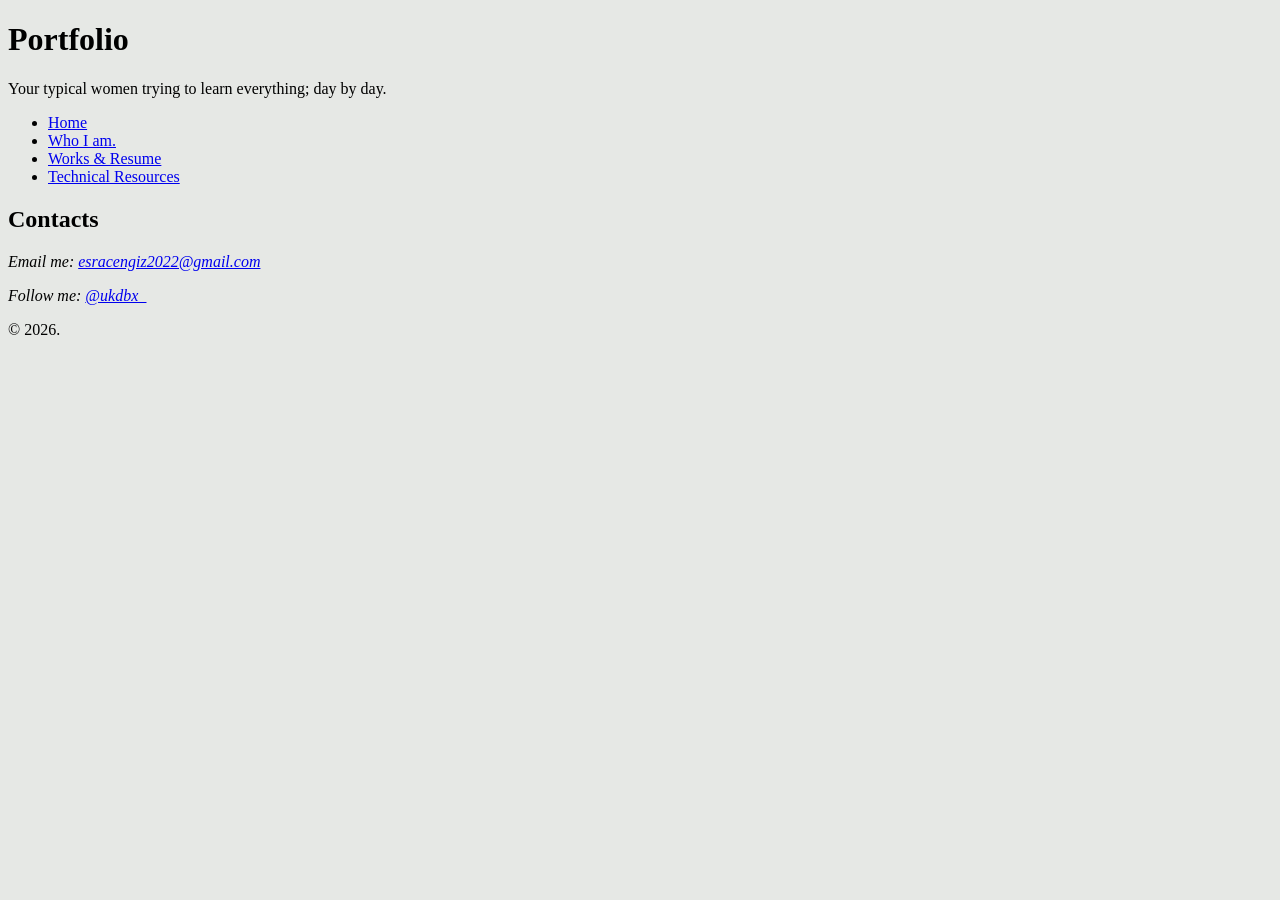
==== index.html @ 71fea5a5 "Updated index.html" ====
<!DOCTYPE html>
<html lang="en">
<head>
    <meta charset="UTF-8">
    <meta name="viewport" content="width=device-width, initial-scale=1.0">
    <link rel="stylesheet" href="style.css">
    <title>E.C_portfolio</title>
</head>
<body>
    <header>
        <h1>Portfolio</h1> 
        <p>Your typical women trying to learn everything; day by day.</p>
    </header>
    <nav>
        <ul>
            <li><a href="index.html">Home</a>
            <li><a href="about.html">Who I am.</a></li>
            <li><a href="works&resume.html">Works & Resume</a></li>
            <li><a href="resources.html">Technical Resources</a></li>
        </ul>
    </nav>
    <main>

    </main>
    <footer>
        <h2>Contacts</h2>
        <address>
            <p>Email me: <a href="mailto:esracengiz2022@gmail.com">esracengiz2022@gmail.com</a></p>
            <p>Follow me: <a href="https://www.instagram.com/ukdbx_/?hl=en" target="_blank" rel="noopener noreferrer">@ukdbx_</a></p>
        </address>
        <p>&copy; 2026. </p>
    </footer>
</body>
</html>
---- style.css ----
/* CSS by Esra Cengiz */
/* Color Pallete 
:root {
	--color-light-gray: #e6e8e5;
	--color-black: #111111;
	--color-dark-green: #0a3323;
	--color-moss-green: #839958;
	--color-beige: #f7f4d5;
	--color-rosy-brown: #d3968c;
	--color-midnight-green: #105666;
}
    */

    /* GLOBAL (base) MOBILE FIRST STYLES */
    body {
        background-color: #e6e8e5;
    }
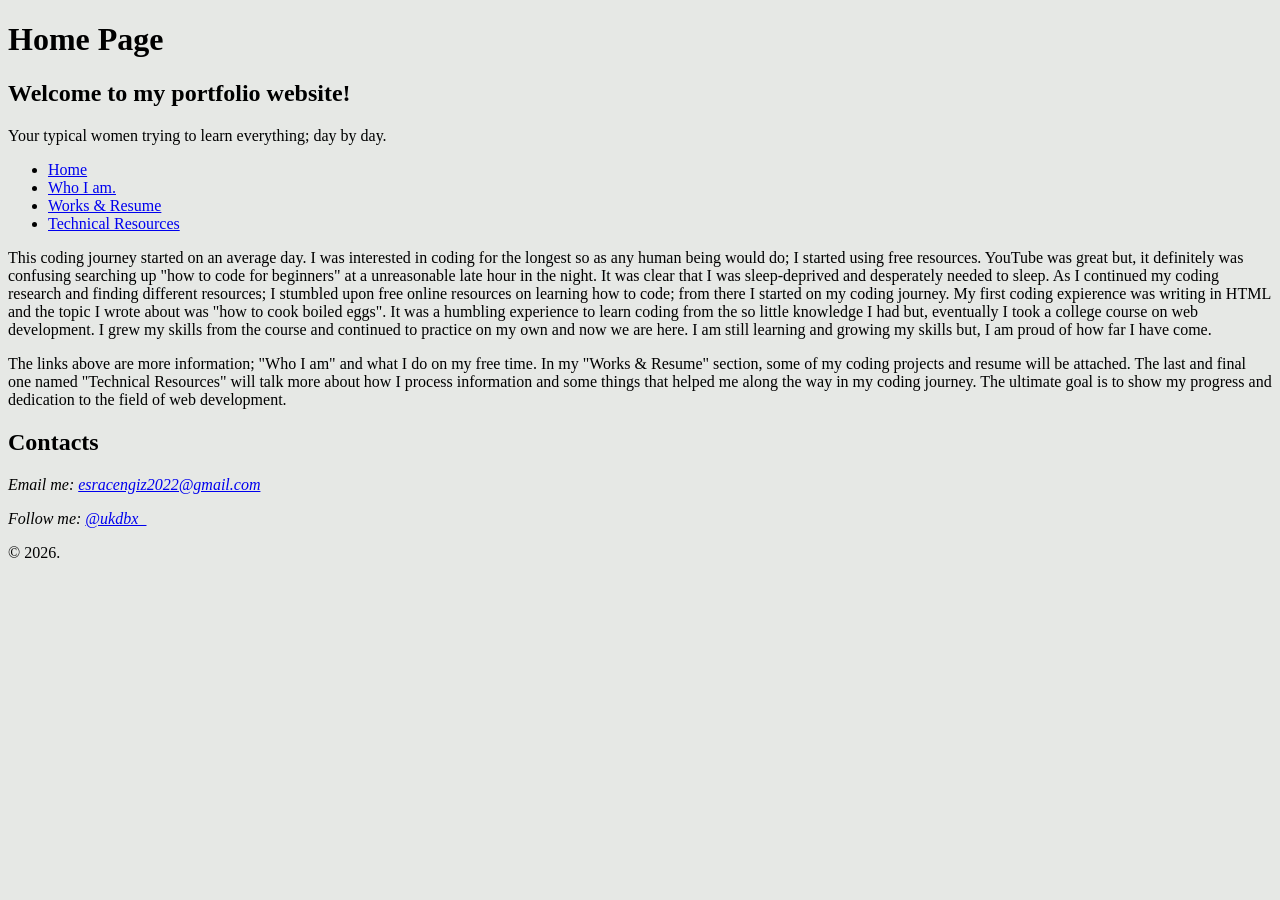
==== commit ecf4cd40: "added more information upon the files" ====
--- a/index.html
+++ b/index.html
@@ -8,7 +8,8 @@
 </head>
 <body>
     <header>
-        <h1>Portfolio</h1> 
+        <h1>Home Page</h1>
+        <h2>Welcome to my portfolio website!</h2>
         <p>Your typical women trying to learn everything; day by day.</p>
     </header>
     <nav>
@@ -20,7 +21,12 @@
         </ul>
     </nav>
     <main>
-
+        <section>
+<p>This coding journey started on an average day. I was interested in coding for the longest so as any human being would do; I started using free resources. YouTube was great but, it definitely was confusing searching up "how to code for beginners" at a unreasonable late hour in the night. It was clear that I was sleep-deprived and desperately needed to sleep. As I continued my coding research and finding different resources; I stumbled upon free online resources on learning how to code; from there I started on my coding journey. My first coding expierence was writing in HTML and the topic I wrote about was "how to cook boiled eggs". It was a humbling experience to learn coding from the so little knowledge I had but, eventually I took a college course on web development. I grew my skills from the course and continued to practice on my own and now we are here. I am still learning and growing my skills but, I am proud of how far I have come. </p>
+        </section>
+        <section> 
+<p>The links above are more information; "Who I am" and what I do on my free time. In my "Works & Resume" section, some of my coding projects and resume will be attached. The last and final one named "Technical Resources" will talk more about how I process information and some things that helped me along the way in my coding journey. The ultimate goal is to show my progress and dedication to the field of web development.</p>
+        </section>
     </main>
     <footer>
         <h2>Contacts</h2>
--- a/style.css
+++ b/style.css
@@ -14,4 +14,89 @@
     /* GLOBAL (base) MOBILE FIRST STYLES */
     body {
         background-color: #e6e8e5;
-    }+    }
+
+	.projects {
+		max-width: 1100px;
+		margin: 0 auto;
+		padding: 2rem 1.25rem;
+	}
+
+	.projects > h2 {
+		margin-bottom: 1.25rem;
+	}
+
+	.project--featured {
+		display: grid;
+		grid-template-columns: minmax(0, 1.1fr) minmax(0, 1fr);
+		overflow: hidden;
+		background-color: #fff;
+		border: 1px solid #c8ccc8;
+		border-radius: 8px;
+	}
+
+	.project__image {
+		display: block;
+		width: 100%;
+		height: 100%;
+		min-height: 300px;
+		object-fit: cover;
+	}
+
+	.project__content {
+		align-self: center;
+		padding: 2rem;
+	}
+
+	.project__label {
+		margin-top: 0;
+		color: #68401f;
+		font-size: 0.85rem;
+		font-weight: 700;
+		text-transform: uppercase;
+	}
+
+	.project__technologies {
+		display: flex;
+		flex-wrap: wrap;
+		gap: 0.5rem;
+		margin: 1.25rem 0;
+		padding: 0;
+		list-style: none;
+	}
+
+	.project__technologies li {
+		padding: 0.35rem 0.65rem;
+		background-color: #e6e8e5;
+		border-radius: 4px;
+		font-size: 0.9rem;
+	}
+
+	.project__link {
+		display: inline-block;
+		padding: 0.7rem 1rem;
+		background-color: #0a3323;
+		color: #fff;
+		text-decoration: none;
+		border-radius: 4px;
+	}
+
+	.project__link:hover,
+	.project__link:focus-visible {
+		background-color: #105666;
+	}
+
+	@media (max-width: 700px) {
+		.project--featured {
+			grid-template-columns: 1fr;
+		}
+
+		.project__image {
+			min-height: 220px;
+			max-height: 320px;
+		}
+
+		.project__content {
+			padding: 1.5rem;
+		}
+	}
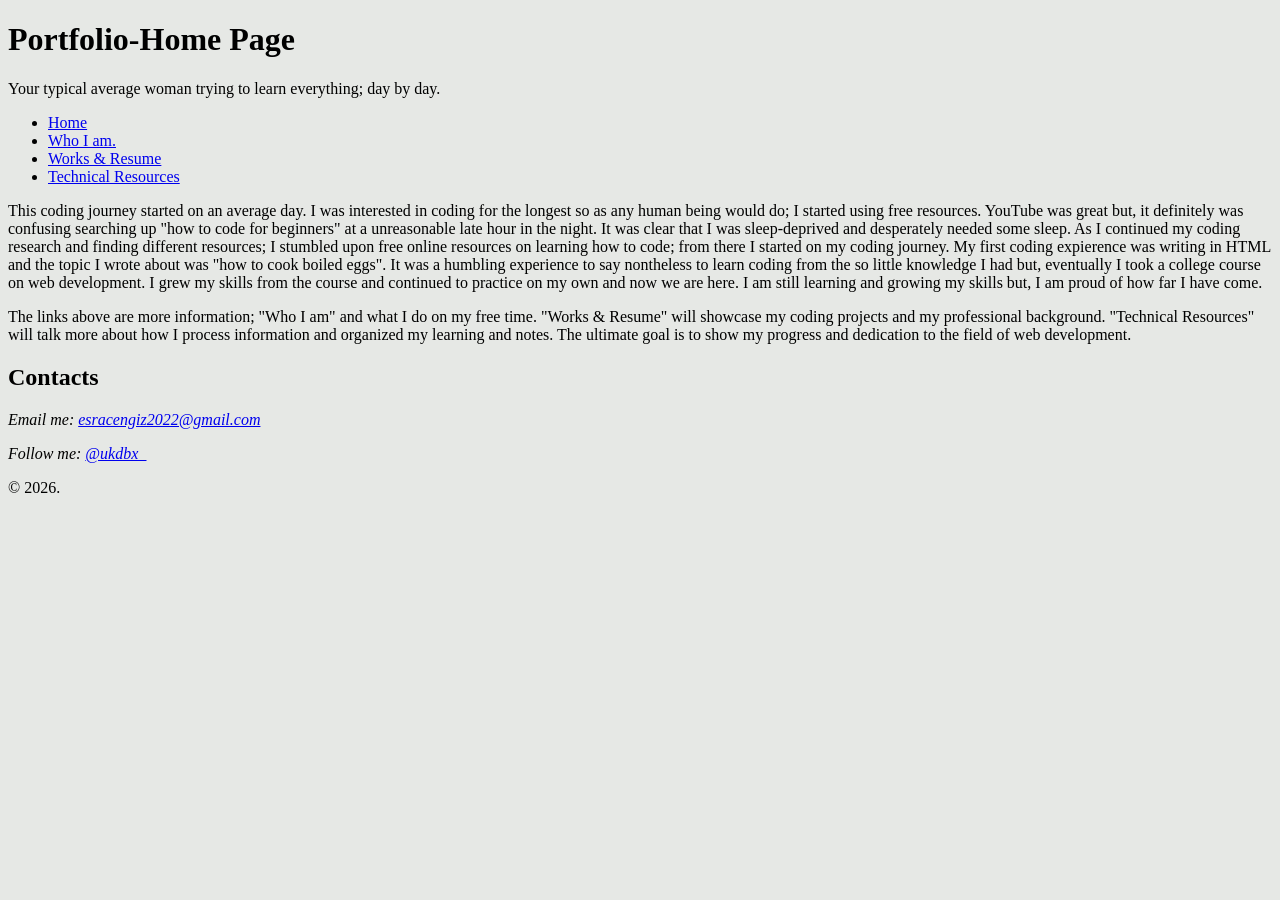
==== commit 6383d726: "edited edited the html files and started on the css. I also updated the README.md as well." ====
--- a/index.html
+++ b/index.html
@@ -4,13 +4,12 @@
     <meta charset="UTF-8">
     <meta name="viewport" content="width=device-width, initial-scale=1.0">
     <link rel="stylesheet" href="style.css">
-    <title>E.C_portfolio</title>
+    <title>E.C_Portfolio</title>
 </head>
 <body>
     <header>
-        <h1>Home Page</h1>
-        <h2>Welcome to my portfolio website!</h2>
-        <p>Your typical women trying to learn everything; day by day.</p>
+        <h1>Portfolio-Home Page</h1>
+        <p>Your typical average woman trying to learn everything; day by day.</p>
     </header>
     <nav>
         <ul>
@@ -22,10 +21,10 @@
     </nav>
     <main>
         <section>
-<p>This coding journey started on an average day. I was interested in coding for the longest so as any human being would do; I started using free resources. YouTube was great but, it definitely was confusing searching up "how to code for beginners" at a unreasonable late hour in the night. It was clear that I was sleep-deprived and desperately needed to sleep. As I continued my coding research and finding different resources; I stumbled upon free online resources on learning how to code; from there I started on my coding journey. My first coding expierence was writing in HTML and the topic I wrote about was "how to cook boiled eggs". It was a humbling experience to learn coding from the so little knowledge I had but, eventually I took a college course on web development. I grew my skills from the course and continued to practice on my own and now we are here. I am still learning and growing my skills but, I am proud of how far I have come. </p>
+<p>This coding journey started on an average day. I was interested in coding for the longest so as any human being would do; I started using free resources. YouTube was great but, it definitely was confusing searching up "how to code for beginners" at a unreasonable late hour in the night. It was clear that I was sleep-deprived and desperately needed some sleep. As I continued my coding research and finding different resources; I stumbled upon free online resources on learning how to code; from there I started on my coding journey. My first coding expierence was writing in HTML and the topic I wrote about was "how to cook boiled eggs". It was a humbling experience to say nontheless to learn coding from the so little knowledge I had but, eventually I took a college course on web development. I grew my skills from the course and continued to practice on my own and now we are here. I am still learning and growing my skills but, I am proud of how far I have come. </p>
         </section>
         <section> 
-<p>The links above are more information; "Who I am" and what I do on my free time. In my "Works & Resume" section, some of my coding projects and resume will be attached. The last and final one named "Technical Resources" will talk more about how I process information and some things that helped me along the way in my coding journey. The ultimate goal is to show my progress and dedication to the field of web development.</p>
+<p>The links above are more information; "Who I am" and what I do on my free time. "Works & Resume" will showcase my coding projects and my professional background. "Technical Resources" will talk more about how I process information and organized my learning and notes. The ultimate goal is to show my progress and dedication to the field of web development.</p>
         </section>
     </main>
     <footer>
--- a/style.css
+++ b/style.css
@@ -30,9 +30,14 @@
 		display: grid;
 		grid-template-columns: minmax(0, 1.1fr) minmax(0, 1fr);
 		overflow: hidden;
-		background-color: #fff;
+		background-color: #d3968c;
 		border: 1px solid #c8ccc8;
 		border-radius: 8px;
+		margin-bottom: 2rem;
+	}
+
+	.project--secondary {
+		margin-top: 1rem;
 	}
 
 	.project__image {
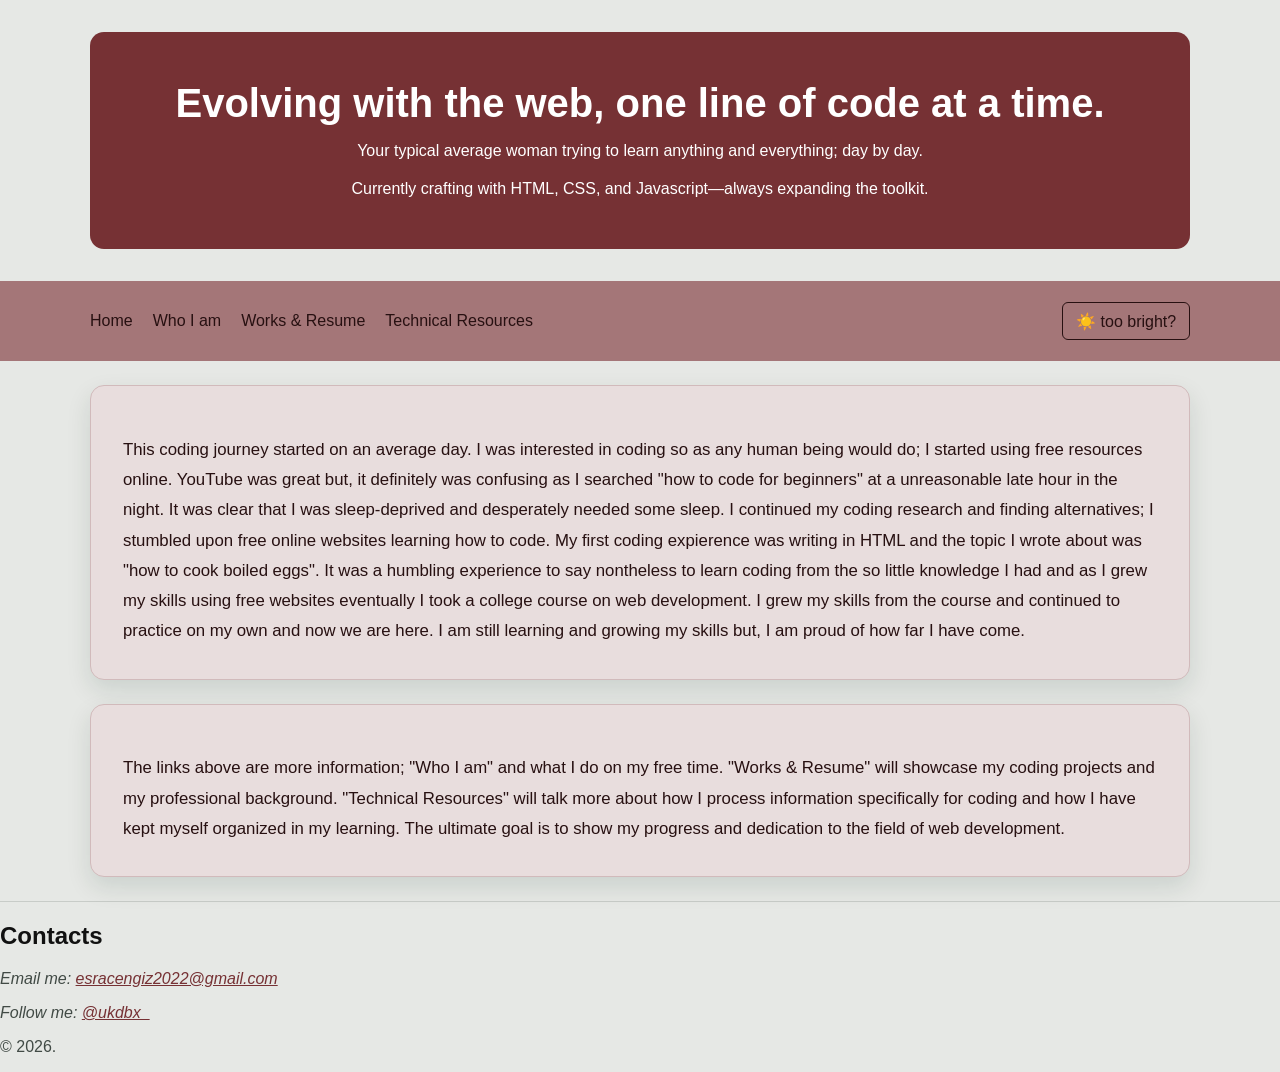
==== commit b4e07a8b: "update css and html made huge improvements mainly on the css section of this project. fix certain gr" ====
--- a/index.html
+++ b/index.html
@@ -4,27 +4,30 @@
     <meta charset="UTF-8">
     <meta name="viewport" content="width=device-width, initial-scale=1.0">
     <link rel="stylesheet" href="style.css">
+    <script src="theme.js" defer></script>
     <title>E.C_Portfolio</title>
 </head>
 <body>
     <header>
-        <h1>Portfolio-Home Page</h1>
-        <p>Your typical average woman trying to learn everything; day by day.</p>
+        <h1>Evolving with the web, one line of code at a time.</h1>
+        <p>Your typical average woman trying to learn anything and everything; day by day.</p>
+        <p>Currently crafting with HTML, CSS, and Javascript—always expanding the toolkit.</p>
     </header>
     <nav>
         <ul>
-            <li><a href="index.html">Home</a>
-            <li><a href="about.html">Who I am.</a></li>
+            <li><a href="index.html">Home</a></li>
+            <li><a href="about.html">Who I am</a></li>
             <li><a href="works&resume.html">Works & Resume</a></li>
             <li><a href="resources.html">Technical Resources</a></li>
+            <li><button class="theme-toggle" type="button" data-theme-toggle aria-pressed="false">Too Light?</button></li>
         </ul>
     </nav>
-    <main>
+    <main class="content-page">
         <section>
-<p>This coding journey started on an average day. I was interested in coding for the longest so as any human being would do; I started using free resources. YouTube was great but, it definitely was confusing searching up "how to code for beginners" at a unreasonable late hour in the night. It was clear that I was sleep-deprived and desperately needed some sleep. As I continued my coding research and finding different resources; I stumbled upon free online resources on learning how to code; from there I started on my coding journey. My first coding expierence was writing in HTML and the topic I wrote about was "how to cook boiled eggs". It was a humbling experience to say nontheless to learn coding from the so little knowledge I had but, eventually I took a college course on web development. I grew my skills from the course and continued to practice on my own and now we are here. I am still learning and growing my skills but, I am proud of how far I have come. </p>
+<p>This coding journey started on an average day. I was interested in coding so as any human being would do; I started using free resources online. YouTube was great but, it definitely was confusing as I searched "how to code for beginners" at a unreasonable late hour in the night. It was clear that I was sleep-deprived and desperately needed some sleep. I continued my coding research and finding alternatives; I stumbled upon free online websites learning how to code. My first coding expierence was writing in HTML and the topic I wrote about was "how to cook boiled eggs". It was a humbling experience to say nontheless to learn coding from the so little knowledge I had and as I grew my skills using free websites eventually I took a college course on web development. I grew my skills from the course and continued to practice on my own and now we are here. I am still learning and growing my skills but, I am proud of how far I have come. </p>
         </section>
         <section> 
-<p>The links above are more information; "Who I am" and what I do on my free time. "Works & Resume" will showcase my coding projects and my professional background. "Technical Resources" will talk more about how I process information and organized my learning and notes. The ultimate goal is to show my progress and dedication to the field of web development.</p>
+<p>The links above are more information; "Who I am" and what I do on my free time. "Works & Resume" will showcase my coding projects and my professional background. "Technical Resources" will talk more about how I process information specifically for coding and how I have kept myself organized in my learning. The ultimate goal is to show my progress and dedication to the field of web development.</p>
         </section>
     </main>
     <footer>
--- a/style.css
+++ b/style.css
@@ -1,57 +1,342 @@
 /* CSS by Esra Cengiz */
 /* Color Pallete 
 :root {
-	--color-light-gray: #e6e8e5;
-	--color-black: #111111;
-	--color-dark-green: #0a3323;
-	--color-moss-green: #839958;
-	--color-beige: #f7f4d5;
-	--color-rosy-brown: #d3968c;
-	--color-midnight-green: #105666;
+--color-light-gray: #e6e8e5;
+--color-black: #111111;
+--color-beige: #f7f4d5;
+--color-tint-1: #8D5356;
+--color-tint-2: #A47678;
+--color-tint-3: #BB989A;
+--color-tint-4: #D1BABB;
+--color-tint-5: #E8DDDD;
+--color-base: #763134;
+--color-shade-1: #62292B;
+--color-shade-2: #4F2123;
+--color-shade-3: #3B191A;
+--color-shade-4: #271011;
+--color-shade-5: #140809;
+}
+	
 }
     */
 
+    :root {
+        color-scheme: light;
+        --page-bg: #e6e8e5;
+        --text: #111111;
+        --muted-text: #414a45;
+        --link: #763134;
+        --nav-bg: #A47678;
+        --nav-text: #271011;
+        --border: #c8ccc8;
+        --chip-bg: #f7f4d5;
+        --surface: #E8DDDD;
+        --bubble-border: #D1BABB;
+        --project-bubble: linear-gradient(135deg, #E8DDDD 0%, #D1BABB 100%);
+        --resume-bubble: linear-gradient(135deg, #E8DDDD 0%, #D1BABB 100%);
+        --bubble-text: #271011;
+        --bubble-link: #4F2123;
+        --chip-bg: #D1BABB;
+        --chip-color: #271011;
+        --stat-bg: #BB989A;
+        --stat-border: #A47678;
+        --shadow: rgba(10, 51, 35, 0.12);
+    }
+
+    :root[data-theme="dark"] {
+        color-scheme: dark;
+        --page-bg: #171b19;
+        --text: #edf1ee;
+        --muted-text: #c3cdc6;
+        --link: #a9dce8;
+        --nav-bg: #140809;
+        --nav-text: #E8DDDD;
+        --border: #3b4941;
+        --chip-bg: #D1BABB;
+        --surface: #E8DDDD;
+        --bubble-border: #A47678;
+        --project-bubble: linear-gradient(135deg, #E8DDDD 0%, #D1BABB 100%);
+        --resume-bubble: linear-gradient(135deg, #E8DDDD 0%, #D1BABB 100%);
+        --bubble-text: #271011;
+        --bubble-link: #4F2123;
+        --chip-color: #271011;
+        --stat-bg: #BB989A;
+        --stat-border: #A47678;
+        --shadow: rgba(0, 0, 0, 0.3);
+    }
+
+    @media (prefers-color-scheme: dark) {
+        :root:not([data-theme]) {
+            color-scheme: dark;
+            --page-bg: #171b19;
+            --text: #edf1ee;
+            --muted-text: #c3cdc6;
+            --link: #a9dce8;
+            --nav-bg: #140809;
+            --nav-text: #E8DDDD;
+            --border: #3b4941;
+            --chip-bg: #D1BABB;
+            --surface: #E8DDDD;
+            --bubble-border: #A47678;
+            --project-bubble: linear-gradient(135deg, #E8DDDD 0%, #D1BABB 100%);
+            --resume-bubble: linear-gradient(135deg, #E8DDDD 0%, #D1BABB 100%);
+            --bubble-text: #271011;
+            --bubble-link: #4F2123;
+            --chip-color: #271011;
+            --stat-bg: #BB989A;
+            --stat-border: #A47678;
+            --shadow: rgba(0, 0, 0, 0.3);
+        }
+    }
+
     /* GLOBAL (base) MOBILE FIRST STYLES */
     body {
-        background-color: #e6e8e5;
-    }
-
-	.projects {
+        margin: 0;
+        background-color: var(--page-bg);
+        color: var(--text);
+        font-family: gilroy, "Gill Sans", "Gill Sans MT", Calibri, sans-serif;
+        transition: background-color 0.2s ease, color 0.2s ease;
+    }
+
+    a {
+        color: var(--link);
+    }
+
+    body > header {
+        box-sizing: border-box;
+        width: calc(100% - 2rem);
+        max-width: 1100px;
+        margin: clamp(1rem, 3vw, 2rem) auto;
+        padding: clamp(1.5rem, 4vw, 3rem) 1.25rem;
+        background-color: #763134;
+        border-radius: 14px;
+        color: #fff;
+        text-align: center;
+    }
+
+    body > header h1 {
+        margin: 0;
+        font-size: clamp(1.8rem, 4vw, 2.5rem);
+        line-height: 1.15;
+    }
+
+    body > header p {
+        max-width: 48rem;
+        margin: 0.75rem auto 0;
+        line-height: 1.6;
+    }
+
+    nav {
+        background-color: var(--nav-bg);
+        color: var(--nav-text);
+        transition: background-color 0.2s ease, color 0.2s ease;
+    }
+
+    nav ul {
+        display: flex;
+        flex-wrap: nowrap;
+        align-items: center;
+        gap: 0.5rem 1.25rem;
+        max-width: 1100px;
+        margin: 0 auto;
+        padding: 0.75rem 1.25rem;
+        list-style: none;
+    }
+
+    nav a {
+        color: var(--nav-text);
+        text-decoration: none;
+    }
+
+    nav a:hover,
+    nav a:focus-visible {
+        text-decoration: underline;
+        text-underline-offset: 0.2em;
+    }
+
+    .theme-toggle {
+        padding: 0.55rem 0.8rem;
+        border: 1px solid var(--nav-text);
+        border-radius: 6px;
+        background: transparent;
+        color: var(--nav-text);
+        font: inherit;
+        cursor: pointer;
+    }
+
+    .theme-toggle:hover {
+        background: rgba(255, 255, 255, 0.12);
+    }
+
+    .theme-toggle:focus-visible,
+    a:focus-visible {
+        outline: 3px solid #d3968c;
+        outline-offset: 3px;
+    }
+
+    footer {
+        border-top: 1px solid var(--border);
+        color: var(--muted-text);
+    }
+
+    footer h2,
+    footer h3 {
+        color: var(--text);
+    }
+
+	.about-page {
 		max-width: 1100px;
 		margin: 0 auto;
 		padding: 2rem 1.25rem;
 	}
 
-	.projects > h2 {
-		margin-bottom: 1.25rem;
-	}
-
-	.project--featured {
+	.about-layout {
+		display: grid;
+		grid-template-columns: minmax(260px, 420px) minmax(0, 1fr);
+		gap: 2rem;
+		align-items: center;
+	}
+
+	.about-photo {
+		margin: 0;
+	}
+
+	.about-photo img {
+		display: block;
+		background-color:#839958;
+		width: 100%;
+		height: auto;
+		border-radius: 18px;
+		box-shadow: 0 12px 24px rgba(10, 51, 35, 0.12);
+	}
+
+	.about-copy {
+		display: flex;
+		flex-direction: column;
+		gap: 1.5rem;
+	}
+
+	.about-copy p {
+		margin: 0;
+		line-height: 1.8;
+		font-size: 1.05rem;
+		color: var(--text);
+	}
+
+	.resume,
+	.projects {
+			max-width: 1100px;
+			margin: 0 auto;
+			padding: 2rem 1.25rem;
+		}
+
+		.resume {
+			padding-top: 1.5rem;
+		}
+
+		.resume-card {
+			display: grid;
+			grid-template-columns: minmax(0, 1.5fr) minmax(0, 0.8fr);
+			overflow: hidden;
+			background: var(--resume-bubble);
+			border: 1px solid var(--bubble-border);
+			border-radius: 16px;
+			box-shadow: 0 14px 28px var(--shadow);
+		}
+
+		.resume__content {
+			padding: 2rem;
+			color: var(--bubble-text);
+		}
+
+		.resume__content h3 {
+			margin-top: 0.2rem;
+			margin-bottom: 0.75rem;
+			font-size: clamp(1.5rem, 2vw, 2rem);
+			color: #3B191A;
+		}
+
+		.resume__content p {
+			margin: 0;
+			line-height: 1.7;
+			color: var(--bubble-text);
+		}
+
+		.resume__aside {
+			display: flex;
+			flex-direction: column;
+			justify-content: center;
+			gap: 1rem;
+			padding: 2rem;
+			background: rgba(164, 118, 120, 0.28);
+			border-left: 1px solid var(--stat-border);
+		}
+
+		.resume__stat {
+			display: flex;
+			flex-direction: column;
+			gap: 0.35rem;
+			padding: 1rem 1.1rem;
+			background: var(--stat-bg);
+			border-radius: 12px;
+			border: 1px solid var(--stat-border);
+		}
+
+		.resume__stat-number {
+			font-size: 2rem;
+			font-weight: 700;
+			color: #3B191A;
+		}
+
+		.resume__stat-label {
+			color: #271011;
+			font-size: 0.9rem;
+		}
+
+		.projects > h2 {
+			margin-bottom: 1.25rem;
+		}
+
+		.project--featured {
 		display: grid;
 		grid-template-columns: minmax(0, 1.1fr) minmax(0, 1fr);
 		overflow: hidden;
-		background-color: #d3968c;
-		border: 1px solid #c8ccc8;
-		border-radius: 8px;
+				background: var(--project-bubble);
+		color: #111111;
+		border: 1px solid var(--bubble-border);
+				border-radius: 14px;
 		margin-bottom: 2rem;
-	}
-
-	.project--secondary {
-		margin-top: 1rem;
-	}
-
-	.project__image {
-		display: block;
-		width: 100%;
-		height: 100%;
-		min-height: 300px;
-		object-fit: cover;
-	}
-
-	.project__content {
-		align-self: center;
-		padding: 2rem;
-	}
+				box-shadow: 0 10px 20px rgba(15, 31, 27, 0.06);
+				transition: transform 0.2s ease, box-shadow 0.2s ease;
+			}
+
+			.project--featured:hover {
+				transform: translateY(-2px);
+				box-shadow: 0 14px 28px rgba(15, 31, 27, 0.1);
+			}
+
+			.project--secondary {
+				margin-top: 1rem;
+			}
+
+			.project__image {
+				display: block;
+				width: 100%;
+				height: 100%;
+				min-height: 300px;
+				object-fit: cover;
+				transition: transform 0.3s ease, filter 0.3s ease;
+			}
+
+			.project--featured:hover .project__image {
+				transform: scale(1.02);
+				filter: saturate(1.05);
+			}
+
+			.project__content {
+				align-self: center;
+				padding: 2rem;
+			}
 
 	.project__label {
 		margin-top: 0;
@@ -72,7 +357,8 @@
 
 	.project__technologies li {
 		padding: 0.35rem 0.65rem;
-		background-color: #e6e8e5;
+		background-color: var(--chip-bg);
+		color: var(--chip-color);
 		border-radius: 4px;
 		font-size: 0.9rem;
 	}
@@ -80,20 +366,29 @@
 	.project__link {
 		display: inline-block;
 		padding: 0.7rem 1rem;
-		background-color: #0a3323;
+		background-color: #763134;
 		color: #fff;
 		text-decoration: none;
-		border-radius: 4px;
-	}
-
-	.project__link:hover,
-	.project__link:focus-visible {
-		background-color: #105666;
-	}
+			border-radius: 8px;
+			transition: background-color 0.2s ease, transform 0.2s ease;
+		}
+
+		.project__link:hover,
+		.project__link:focus-visible {
+			background-color: #62292B;
+			transform: translateY(-1px);
+		}
 
 	@media (max-width: 700px) {
+		.about-layout,
+		.resume-card,
 		.project--featured {
 			grid-template-columns: 1fr;
+		}
+
+		.resume__aside {
+			border-left: none;
+			border-top: 1px solid rgba(255, 255, 255, 0.15);
 		}
 
 		.project__image {
@@ -104,4 +399,193 @@
 		.project__content {
 			padding: 1.5rem;
 		}
+	}
+
+	@media (prefers-reduced-motion: reduce) {
+		body,
+		.project--featured,
+		.project__image,
+		.project__link {
+			transition: none;
+		}
+
+		.project--featured:hover,
+		.project--featured:hover .project__image,
+		.project__link:hover {
+			transform: none;
+		}
+	}
+
+	/* Works & Resume page layout */
+	main {
+		display: grid;
+		grid-template-columns: minmax(1rem, 1fr) minmax(0, 1100px) minmax(1rem, 1fr);
+		align-items: start;
+	}
+
+	main > section,
+	main > header {
+		grid-column: 2;
+		width: 100%;
+		box-sizing: border-box;
+	}
+
+	main.content-page {
+		margin-top: 1.5rem;
+	}
+
+	.about-page {
+		max-width: none;
+		width: 100%;
+		margin: 0;
+		padding: 2rem 0;
+	}
+
+	.content-page > header,
+	.content-page > section {
+		margin-bottom: 1.5rem;
+		padding: clamp(1.25rem, 3vw, 2rem);
+		background: var(--surface);
+		border: 1px solid var(--bubble-border);
+		border-radius: 14px;
+		box-shadow: 0 10px 24px var(--shadow);
+		color: var(--bubble-text);
+	}
+
+	.content-page > header h1,
+	.content-page > section h2 {
+		margin-top: 0;
+	}
+
+	.content-page > header h1 {
+		font-size: clamp(1.5rem, 3vw, 2rem);
+		line-height: 1.2;
+	}
+
+	.content-page > header p,
+	.content-page > section p {
+		margin-bottom: 0;
+		font-size: 1.05rem;
+		line-height: 1.8;
+		color: var(--bubble-text);
+	}
+
+	.content-page a,
+	.content-page summary {
+		color: var(--bubble-link);
+	}
+
+	.content-page details {
+		padding: 1rem 0;
+		border-top: 1px solid var(--border);
+	}
+
+	.content-page details:first-of-type {
+		border-top: 0;
+	}
+
+	.content-page summary {
+		color: var(--bubble-link);
+		font-weight: 700;
+		line-height: 1.5;
+		cursor: pointer;
+	}
+
+	.content-page details p {
+		margin-top: 0.75rem;
+	}
+
+	.content-page pre {
+		overflow-x: auto;
+		padding: 1rem;
+		background: var(--surface);
+		border: 1px solid var(--bubble-border);
+		border-radius: 8px;
+		color: var(--bubble-text);
+	}
+
+	.work-page {
+		display: grid;
+		grid-template-columns: minmax(1rem, 1fr) minmax(0, 1100px) minmax(1rem, 1fr);
+		align-items: start;
+	}
+
+	.work-page > section {
+		grid-column: 2;
+		width: 100%;
+		box-sizing: border-box;
+	}
+
+	.work-page .resume,
+	.work-page .projects {
+		max-width: none;
+		margin: 0;
+		padding: clamp(1.5rem, 4vw, 2.5rem) 0;
+	}
+
+	.work-page h2 {
+		margin-top: 0;
+		font-size: clamp(1.6rem, 3vw, 2rem);
+		line-height: 1.2;
+		letter-spacing: -0.02em;
+	}
+
+	.work-page h3 {
+		line-height: 1.25;
+	}
+
+	.work-page p {
+		line-height: 1.7;
+	}
+
+	nav ul {
+		min-height: 3.5rem;
+	}
+
+	nav li:last-child {
+		margin-left: auto;
+	}
+
+	@media (max-width: 800px) {
+		nav ul {
+			flex-direction: column;
+			align-items: center;
+			gap: 0.75rem;
+		}
+
+		nav li:last-child {
+			margin-left: 0;
+		}
+	}
+
+	@media (max-width: 700px) {
+		main,
+		.work-page {
+			grid-template-columns: 1rem minmax(0, 1fr) 1rem;
+		}
+
+		.about-page {
+			padding: 1.5rem 0;
+		}
+
+		.content-page > header,
+		.content-page > section {
+			margin-bottom: 1rem;
+		}
+
+		.work-page .resume,
+		.work-page .projects {
+			padding: 1.5rem 0;
+		}
+
+		.work-page .resume-card,
+		.work-page .project--featured {
+			grid-template-columns: minmax(0, 1fr);
+		}
+
+		.work-page .resume__content,
+		.work-page .resume__aside,
+		.work-page .project__content {
+			padding: 1.5rem;
+		}
 	}
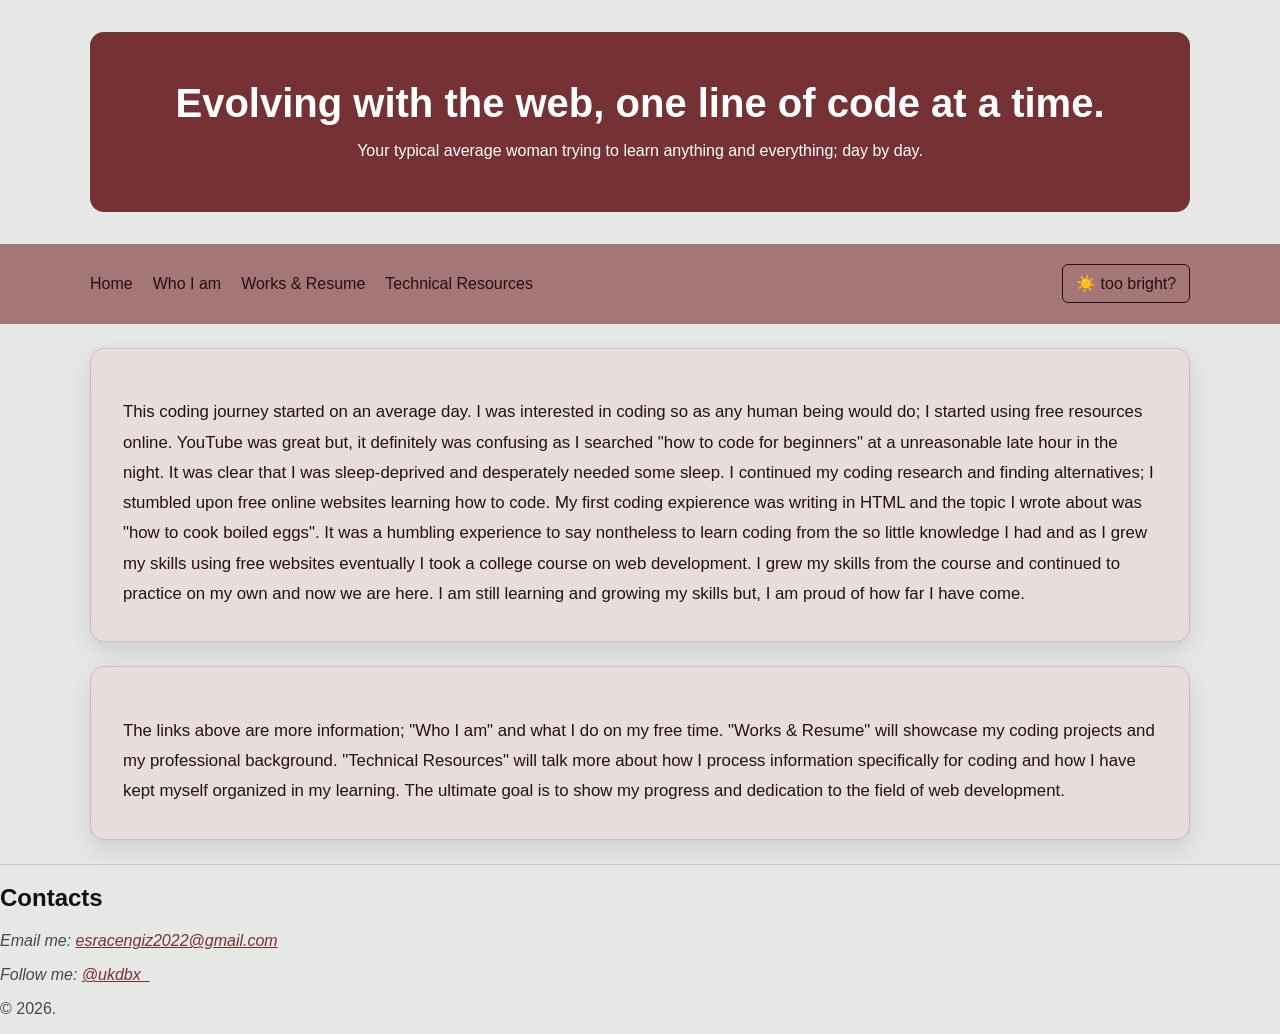
==== commit bac33d94: "edited the html files" ====
--- a/index.html
+++ b/index.html
@@ -11,7 +11,6 @@
     <header>
         <h1>Evolving with the web, one line of code at a time.</h1>
         <p>Your typical average woman trying to learn anything and everything; day by day.</p>
-        <p>Currently crafting with HTML, CSS, and Javascript—always expanding the toolkit.</p>
     </header>
     <nav>
         <ul>
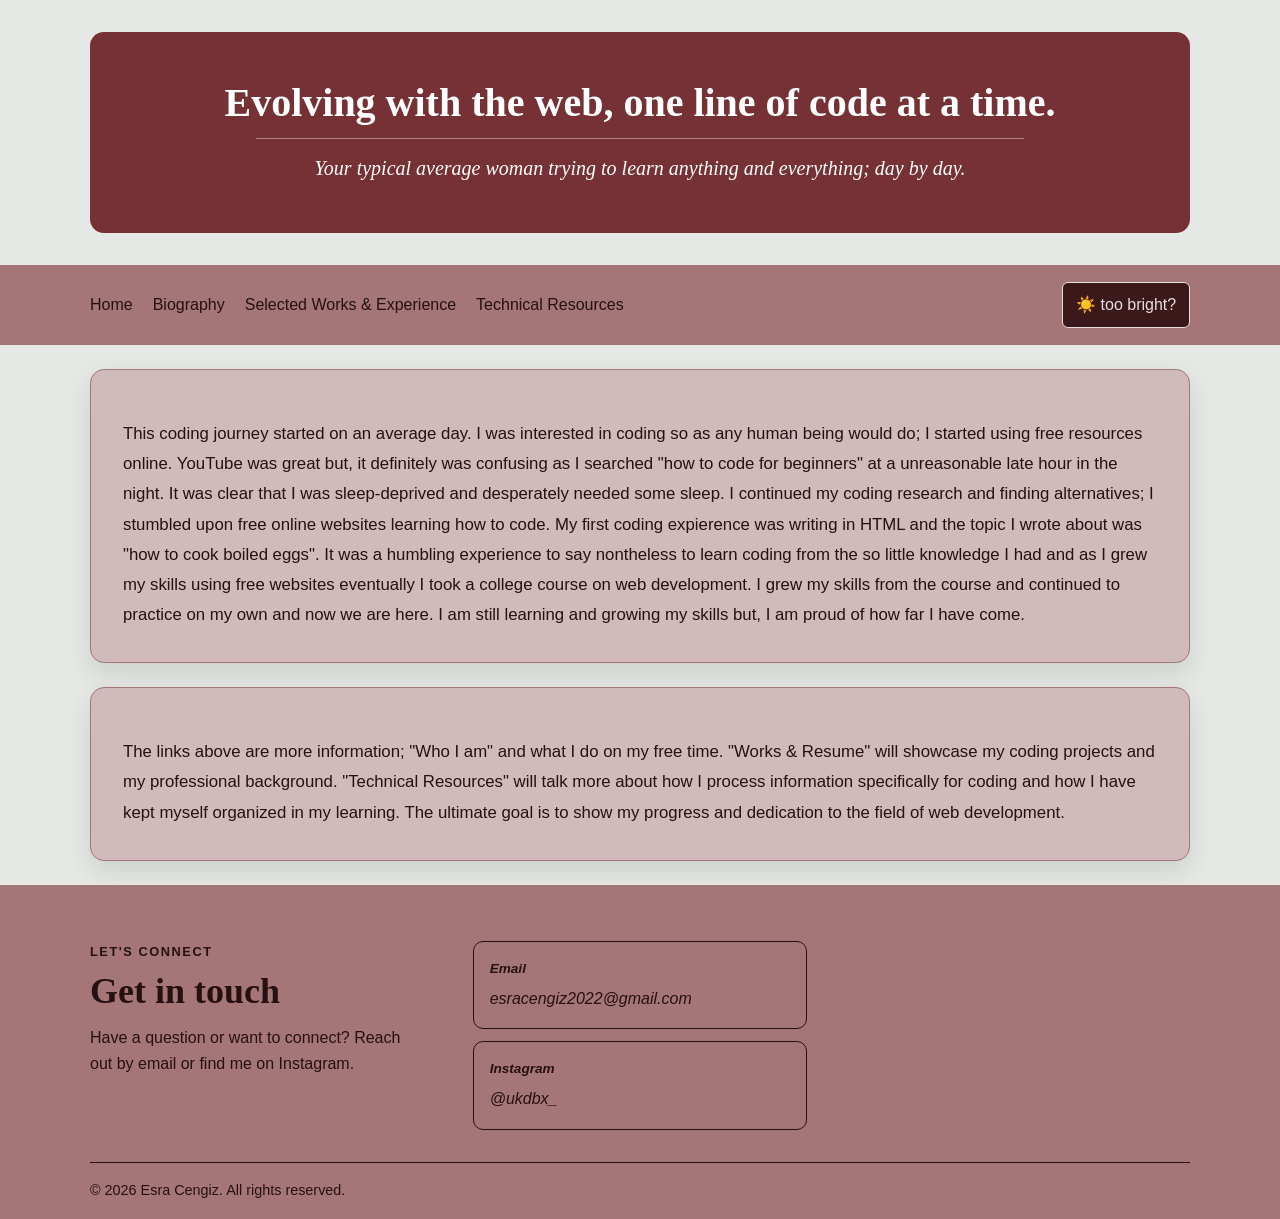
==== commit 324f1059: "update made major changed to overall layout with css, made minor adjustments with wording in html, a" ====
--- a/index.html
+++ b/index.html
@@ -15,8 +15,8 @@
     <nav>
         <ul>
             <li><a href="index.html">Home</a></li>
-            <li><a href="about.html">Who I am</a></li>
-            <li><a href="works&resume.html">Works & Resume</a></li>
+            <li><a href="about.html">Biography</a></li>
+            <li><a href="works&resume.html">Selected Works & Experience</a></li>
             <li><a href="resources.html">Technical Resources</a></li>
             <li><button class="theme-toggle" type="button" data-theme-toggle aria-pressed="false">Too Light?</button></li>
         </ul>
@@ -29,13 +29,25 @@
 <p>The links above are more information; "Who I am" and what I do on my free time. "Works & Resume" will showcase my coding projects and my professional background. "Technical Resources" will talk more about how I process information specifically for coding and how I have kept myself organized in my learning. The ultimate goal is to show my progress and dedication to the field of web development.</p>
         </section>
     </main>
-    <footer>
-        <h2>Contacts</h2>
-        <address>
-            <p>Email me: <a href="mailto:esracengiz2022@gmail.com">esracengiz2022@gmail.com</a></p>
-            <p>Follow me: <a href="https://www.instagram.com/ukdbx_/?hl=en" target="_blank" rel="noopener noreferrer">@ukdbx_</a></p>
-        </address>
-        <p>&copy; 2026. </p>
+    <footer class="site-footer" aria-labelledby="contact-heading">
+        <div class="footer-inner">
+            <div class="footer-intro">
+                <p class="footer-eyebrow">LET'S CONNECT</p>
+                <h2 id="contact-heading">Get in touch</h2>
+                <p>Have a question or want to connect? Reach out by email or find me on Instagram.</p>
+            </div>
+            <address class="footer-contacts">
+                <a class="footer-contact" href="mailto:esracengiz2022@gmail.com">
+                    <span class="footer-contact-label">Email</span>
+                    <span class="footer-contact-value">esracengiz2022@gmail.com</span>
+                </a>
+                <a class="footer-contact" href="https://www.instagram.com/ukdbx_/?hl=en" target="_blank" rel="noopener noreferrer">
+                    <span class="footer-contact-label">Instagram</span>
+                    <span class="footer-contact-value">@ukdbx_</span>
+                </a>
+            </address>
+            <p class="footer-copyright">&copy; 2026 Esra Cengiz. All rights reserved.</p>
+        </div>
     </footer>
 </body>
 </html>
--- a/style.css
+++ b/style.css
@@ -22,6 +22,8 @@
 
     :root {
         color-scheme: light;
+        --font-body: "Segoe UI", "Helvetica Neue", Arial, sans-serif;
+        --font-display: Georgia, "Times New Roman", serif;
         --page-bg: #e6e8e5;
         --text: #111111;
         --muted-text: #414a45;
@@ -30,16 +32,17 @@
         --nav-text: #271011;
         --border: #c8ccc8;
         --chip-bg: #f7f4d5;
-        --surface: #E8DDDD;
-        --bubble-border: #D1BABB;
-        --project-bubble: linear-gradient(135deg, #E8DDDD 0%, #D1BABB 100%);
-        --resume-bubble: linear-gradient(135deg, #E8DDDD 0%, #D1BABB 100%);
+        --surface: #D1BABB;
+        --bubble-border: var(--nav-bg);
+        --project-bubble: var(--surface);
+        --resume-bubble: var(--surface);
         --bubble-text: #271011;
         --bubble-link: #4F2123;
         --chip-bg: #D1BABB;
         --chip-color: #271011;
         --stat-bg: #BB989A;
-        --stat-border: #A47678;
+        --stat-text: #271011;
+        --stat-border: var(--nav-bg);
         --shadow: rgba(10, 51, 35, 0.12);
     }
 
@@ -53,15 +56,16 @@
         --nav-text: #E8DDDD;
         --border: #3b4941;
         --chip-bg: #D1BABB;
-        --surface: #E8DDDD;
-        --bubble-border: #A47678;
-        --project-bubble: linear-gradient(135deg, #E8DDDD 0%, #D1BABB 100%);
-        --resume-bubble: linear-gradient(135deg, #E8DDDD 0%, #D1BABB 100%);
-        --bubble-text: #271011;
-        --bubble-link: #4F2123;
+        --surface: #62292B;
+        --bubble-border: var(--nav-bg);
+        --project-bubble: var(--surface);
+        --resume-bubble: var(--surface);
+        --bubble-text: #E8DDDD;
+        --bubble-link: #E8DDDD;
         --chip-color: #271011;
         --stat-bg: #BB989A;
-        --stat-border: #A47678;
+        --stat-text: #271011;
+        --stat-border: var(--nav-bg);
         --shadow: rgba(0, 0, 0, 0.3);
     }
 
@@ -76,15 +80,16 @@
             --nav-text: #E8DDDD;
             --border: #3b4941;
             --chip-bg: #D1BABB;
-            --surface: #E8DDDD;
-            --bubble-border: #A47678;
-            --project-bubble: linear-gradient(135deg, #E8DDDD 0%, #D1BABB 100%);
-            --resume-bubble: linear-gradient(135deg, #E8DDDD 0%, #D1BABB 100%);
-            --bubble-text: #271011;
-            --bubble-link: #4F2123;
+            --surface: #62292B;
+            --bubble-border: var(--nav-bg);
+            --project-bubble: var(--surface);
+            --resume-bubble: var(--surface);
+            --bubble-text: #E8DDDD;
+            --bubble-link: #E8DDDD;
             --chip-color: #271011;
             --stat-bg: #BB989A;
-            --stat-border: #A47678;
+            --stat-text: #271011;
+            --stat-border: var(--nav-bg);
             --shadow: rgba(0, 0, 0, 0.3);
         }
     }
@@ -94,8 +99,16 @@
         margin: 0;
         background-color: var(--page-bg);
         color: var(--text);
-        font-family: gilroy, "Gill Sans", "Gill Sans MT", Calibri, sans-serif;
+        font-family: var(--font-body);
+        line-height: 1.65;
         transition: background-color 0.2s ease, color 0.2s ease;
+    }
+
+    h1,
+    h2,
+    h3 {
+        font-family: var(--font-display);
+        line-height: 1.2;
     }
 
     a {
@@ -120,10 +133,24 @@
         line-height: 1.15;
     }
 
-    body > header p {
+    body > header p,
+    .content-page > header p {
         max-width: 48rem;
         margin: 0.75rem auto 0;
-        line-height: 1.6;
+        font-family: var(--font-display);
+        font-size: clamp(1.1rem, 2vw, 1.25rem);
+        font-style: italic;
+        line-height: 1.7;
+    }
+
+    body > header p {
+        padding-top: 0.75rem;
+        border-top: 1px solid rgba(255, 255, 255, 0.4);
+    }
+
+    .content-page > header p {
+        padding-top: 0.75rem;
+        border-top: 1px solid var(--bubble-border);
     }
 
     nav {
@@ -134,7 +161,7 @@
 
     nav ul {
         display: flex;
-        flex-wrap: nowrap;
+        flex-direction: column;
         align-items: center;
         gap: 0.5rem 1.25rem;
         max-width: 1100px;
@@ -143,6 +170,10 @@
         list-style: none;
     }
 
+    nav li:last-child {
+        margin-left: 0;
+    }
+
     nav a {
         color: var(--nav-text);
         text-decoration: none;
@@ -156,16 +187,16 @@
 
     .theme-toggle {
         padding: 0.55rem 0.8rem;
-        border: 1px solid var(--nav-text);
+        border: 1px solid #E8DDDD;
         border-radius: 6px;
-        background: transparent;
-        color: var(--nav-text);
+        background: #3B191A;
+        color: #E8DDDD;
         font: inherit;
         cursor: pointer;
     }
 
     .theme-toggle:hover {
-        background: rgba(255, 255, 255, 0.12);
+        background: #3B191A;
     }
 
     .theme-toggle:focus-visible,
@@ -175,13 +206,87 @@
     }
 
     footer {
-        border-top: 1px solid var(--border);
-        color: var(--muted-text);
+        background: var(--nav-bg);
+        color: var(--nav-text);
+        transition: background-color 0.2s ease, color 0.2s ease;
     }
 
     footer h2,
     footer h3 {
-        color: var(--text);
+        color: var(--nav-text);
+    }
+
+    .footer-inner {
+        display: grid;
+        grid-template-columns: 1fr;
+        gap: 1.5rem 3rem;
+        max-width: 1100px;
+        margin: 0 auto;
+        padding: clamp(2rem, 5vw, 3.5rem) 1.25rem 1rem;
+    }
+
+    .footer-intro {
+        max-width: 32rem;
+    }
+
+    .footer-eyebrow {
+        margin: 0 0 0.5rem;
+        color: var(--nav-text);
+        font-size: 0.8rem;
+        font-weight: 700;
+        letter-spacing: 0.12em;
+    }
+
+    .footer-intro h2 {
+        margin: 0;
+        font-size: clamp(1.7rem, 3vw, 2.25rem);
+    }
+
+    .footer-intro > p:last-child {
+        margin: 0.75rem 0 0;
+        line-height: 1.6;
+    }
+
+    .footer-contacts {
+        display: grid;
+        grid-template-columns: 1fr;
+        gap: 0.75rem;
+        align-content: center;
+    }
+
+    .footer-contact {
+        display: flex;
+        min-width: 0;
+        flex-direction: column;
+        gap: 0.35rem;
+        padding: 1rem;
+        border: 1px solid currentColor;
+        border-radius: 10px;
+        color: var(--nav-text);
+        text-decoration: none;
+        transition: background-color 0.2s ease, transform 0.2s ease;
+    }
+
+    .footer-contact:hover {
+        background: rgba(255, 255, 255, 0.12);
+        transform: translateY(-2px);
+    }
+
+    .footer-contact-label {
+        font-size: 0.85rem;
+        font-weight: 700;
+    }
+
+    .footer-contact-value {
+        overflow-wrap: anywhere;
+    }
+
+    .footer-copyright {
+        grid-column: 1 / -1;
+        margin: 0.5rem 0 0;
+        padding-top: 1rem;
+        border-top: 1px solid currentColor;
+        font-size: 0.9rem;
     }
 
 	.about-page {
@@ -192,9 +297,14 @@
 
 	.about-layout {
 		display: grid;
-		grid-template-columns: minmax(260px, 420px) minmax(0, 1fr);
+		grid-template-columns: 1fr;
 		gap: 2rem;
 		align-items: center;
+		padding: clamp(1.25rem, 3vw, 2rem);
+		background: var(--surface);
+		border: 1px solid var(--bubble-border);
+		border-radius: 14px;
+		box-shadow: 0 10px 24px var(--shadow);
 	}
 
 	.about-photo {
@@ -220,7 +330,7 @@
 		margin: 0;
 		line-height: 1.8;
 		font-size: 1.05rem;
-		color: var(--text);
+		color: var(--bubble-text);
 	}
 
 	.resume,
@@ -236,7 +346,7 @@
 
 		.resume-card {
 			display: grid;
-			grid-template-columns: minmax(0, 1.5fr) minmax(0, 0.8fr);
+			grid-template-columns: 1fr;
 			overflow: hidden;
 			background: var(--resume-bubble);
 			border: 1px solid var(--bubble-border);
@@ -253,7 +363,7 @@
 			margin-top: 0.2rem;
 			margin-bottom: 0.75rem;
 			font-size: clamp(1.5rem, 2vw, 2rem);
-			color: #3B191A;
+			color: var(--bubble-text);
 		}
 
 		.resume__content p {
@@ -269,7 +379,7 @@
 			gap: 1rem;
 			padding: 2rem;
 			background: rgba(164, 118, 120, 0.28);
-			border-left: 1px solid var(--stat-border);
+			border-top: 1px solid var(--stat-border);
 		}
 
 		.resume__stat {
@@ -285,11 +395,11 @@
 		.resume__stat-number {
 			font-size: 2rem;
 			font-weight: 700;
-			color: #3B191A;
+			color: var(--stat-text);
 		}
 
 		.resume__stat-label {
-			color: #271011;
+			color: var(--stat-text);
 			font-size: 0.9rem;
 		}
 
@@ -299,10 +409,10 @@
 
 		.project--featured {
 		display: grid;
-		grid-template-columns: minmax(0, 1.1fr) minmax(0, 1fr);
+		grid-template-columns: 1fr;
 		overflow: hidden;
 				background: var(--project-bubble);
-		color: #111111;
+		color: var(--bubble-text);
 		border: 1px solid var(--bubble-border);
 				border-radius: 14px;
 		margin-bottom: 2rem;
@@ -323,7 +433,8 @@
 				display: block;
 				width: 100%;
 				height: 100%;
-				min-height: 300px;
+				min-height: 220px;
+				max-height: 320px;
 				object-fit: cover;
 				transition: transform 0.3s ease, filter 0.3s ease;
 			}
@@ -335,12 +446,12 @@
 
 			.project__content {
 				align-self: center;
-				padding: 2rem;
+				padding: 1.5rem;
 			}
 
 	.project__label {
 		margin-top: 0;
-		color: #68401f;
+		color: var(--bubble-link);
 		font-size: 0.85rem;
 		font-weight: 700;
 		text-transform: uppercase;
@@ -379,28 +490,6 @@
 			transform: translateY(-1px);
 		}
 
-	@media (max-width: 700px) {
-		.about-layout,
-		.resume-card,
-		.project--featured {
-			grid-template-columns: 1fr;
-		}
-
-		.resume__aside {
-			border-left: none;
-			border-top: 1px solid rgba(255, 255, 255, 0.15);
-		}
-
-		.project__image {
-			min-height: 220px;
-			max-height: 320px;
-		}
-
-		.project__content {
-			padding: 1.5rem;
-		}
-	}
-
 	@media (prefers-reduced-motion: reduce) {
 		body,
 		.project--featured,
@@ -419,7 +508,7 @@
 	/* Works & Resume page layout */
 	main {
 		display: grid;
-		grid-template-columns: minmax(1rem, 1fr) minmax(0, 1100px) minmax(1rem, 1fr);
+		grid-template-columns: 1rem minmax(0, 1fr) 1rem;
 		align-items: start;
 	}
 
@@ -506,7 +595,7 @@
 
 	.work-page {
 		display: grid;
-		grid-template-columns: minmax(1rem, 1fr) minmax(0, 1100px) minmax(1rem, 1fr);
+		grid-template-columns: 1rem minmax(0, 1fr) 1rem;
 		align-items: start;
 	}
 
@@ -538,54 +627,88 @@
 		line-height: 1.7;
 	}
 
-	nav ul {
-		min-height: 3.5rem;
-	}
-
-	nav li:last-child {
-		margin-left: auto;
-	}
-
-	@media (max-width: 800px) {
+	.about-page {
+		padding: 1.5rem 0;
+	}
+
+	.content-page > header,
+	.content-page > section {
+		margin-bottom: 1rem;
+	}
+
+	.work-page .resume,
+	.work-page .projects {
+		padding: 1.5rem 0;
+	}
+
+	.work-page .resume__content,
+	.work-page .resume__aside {
+		padding: 1.5rem;
+	}
+
+	@media (min-width: 700px) {
 		nav ul {
-			flex-direction: column;
-			align-items: center;
-			gap: 0.75rem;
+			flex-direction: row;
+			flex-wrap: wrap;
+			min-height: 3.5rem;
 		}
 
 		nav li:last-child {
-			margin-left: 0;
-		}
-	}
-
-	@media (max-width: 700px) {
+			margin-left: auto;
+		}
+
+		.footer-inner {
+			grid-template-columns: repeat(auto-fit, minmax(min(100%, 20rem), 1fr));
+		}
+
+		.footer-contacts {
+			grid-template-columns: repeat(auto-fit, minmax(min(100%, 13rem), 1fr));
+		}
+
+		.about-layout {
+			grid-template-columns: minmax(260px, 420px) minmax(0, 1fr);
+		}
+
+		.resume-card {
+			grid-template-columns: minmax(0, 1.5fr) minmax(0, 0.8fr);
+		}
+
+		.resume__aside {
+			border-top: 0;
+			border-left: 1px solid var(--stat-border);
+		}
+
+		.project--featured {
+			grid-template-columns: minmax(0, 1.1fr) minmax(0, 1fr);
+		}
+
+		.project__image {
+			min-height: 300px;
+			max-height: none;
+		}
+
+		.project__content,
+		.work-page .resume__content,
+		.work-page .resume__aside {
+			padding: 2rem;
+		}
+
 		main,
 		.work-page {
-			grid-template-columns: 1rem minmax(0, 1fr) 1rem;
+			grid-template-columns: minmax(1rem, 1fr) minmax(0, 1100px) minmax(1rem, 1fr);
 		}
 
 		.about-page {
-			padding: 1.5rem 0;
+			padding: 2rem 0;
 		}
 
 		.content-page > header,
 		.content-page > section {
-			margin-bottom: 1rem;
+			margin-bottom: 1.5rem;
 		}
 
 		.work-page .resume,
 		.work-page .projects {
-			padding: 1.5rem 0;
-		}
-
-		.work-page .resume-card,
-		.work-page .project--featured {
-			grid-template-columns: minmax(0, 1fr);
-		}
-
-		.work-page .resume__content,
-		.work-page .resume__aside,
-		.work-page .project__content {
-			padding: 1.5rem;
+			padding: clamp(1.5rem, 4vw, 2.5rem) 0;
 		}
 	}
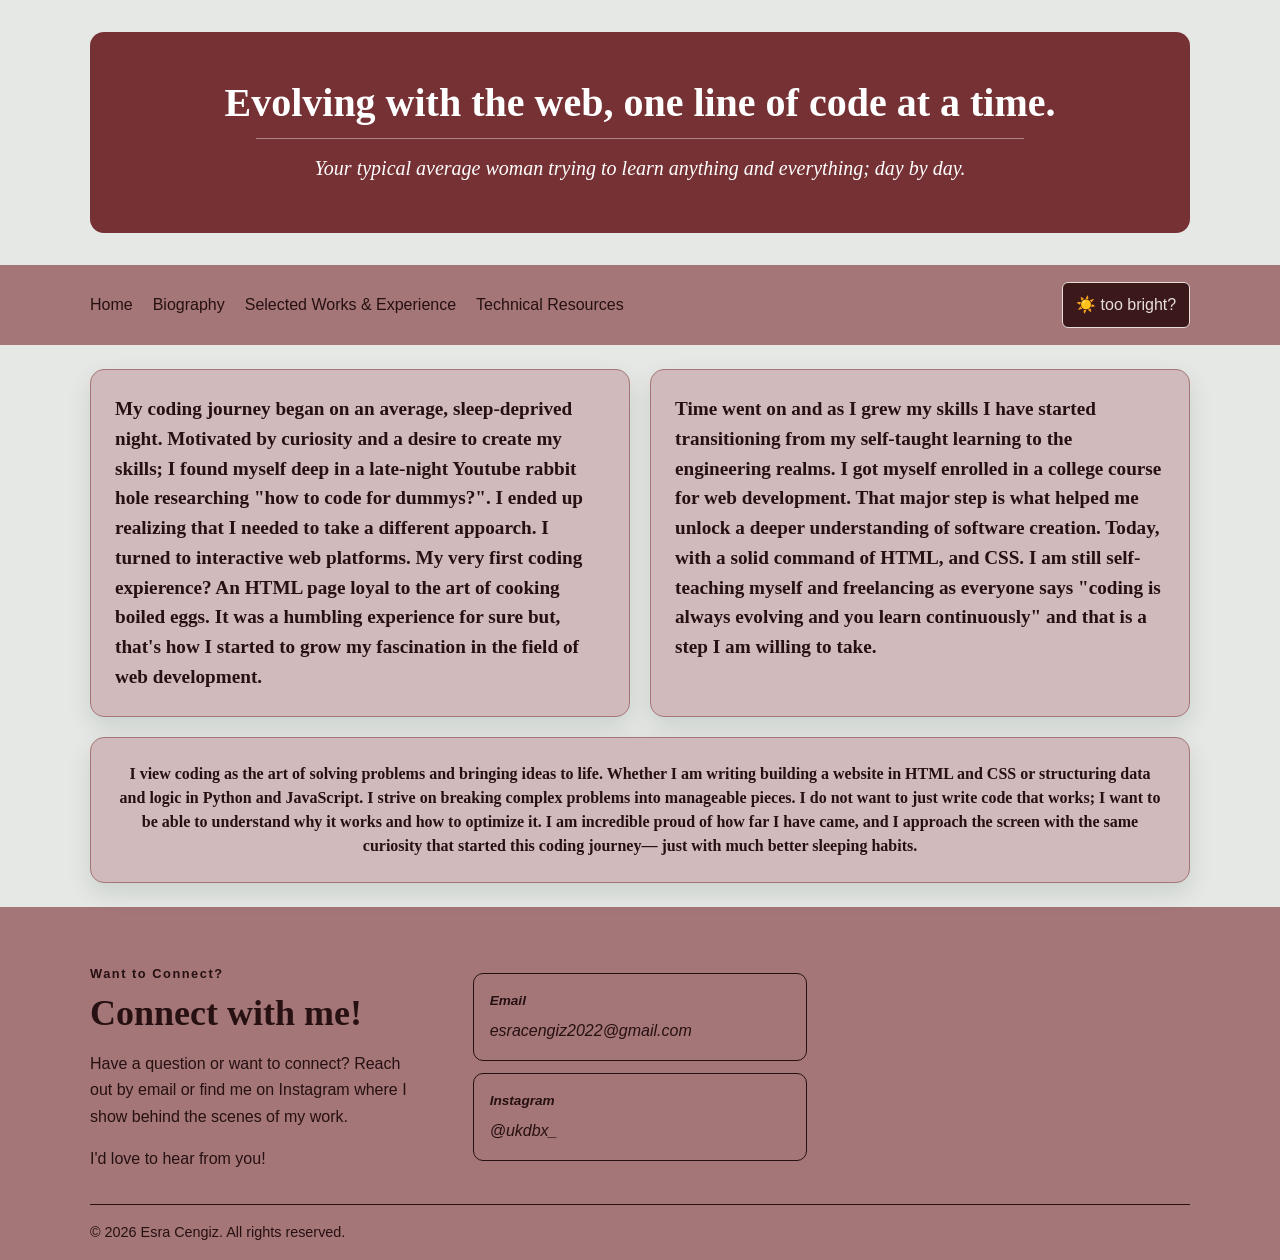
==== commit 7081f2bc: "update. completly changed the text in both the about.html, and index.html and updated the css; the o" ====
--- a/index.html
+++ b/index.html
@@ -5,6 +5,79 @@
     <meta name="viewport" content="width=device-width, initial-scale=1.0">
     <link rel="stylesheet" href="style.css">
     <script src="theme.js" defer></script>
+    <style>
+        .home-page {
+            display: grid;
+            grid-template-columns: repeat(2, minmax(0, 1fr));
+            gap: 1.25rem;
+            align-items: stretch;
+            margin-top: 1.5rem;
+            margin-bottom: 1.5rem;
+            margin-left: auto;
+            margin-right: auto;
+            width: calc(100% - 2rem);
+            max-width: 1100px;
+        }
+
+        .home-page > section {
+            display: flex;
+            align-items: flex-start;
+            grid-column: auto;
+            min-width: 0;
+            margin: 0;
+            padding: clamp(1rem, 2vw, 1.5rem);
+            background: var(--surface);
+            border: 1px solid var(--bubble-border);
+            border-radius: 14px;
+            box-shadow: 0 10px 24px var(--shadow);
+            box-sizing: border-box;
+        }
+
+        .home-page > section:nth-child(1) {
+            grid-column: 1;
+        }
+
+        .home-page > section:nth-child(2) {
+            grid-column: 2;
+        }
+
+        .home-page > section:nth-child(3) {
+            grid-column: 1 / -1;
+        }
+
+        .home-page > section h2,
+        .home-page > section p {
+            display: block;
+            width: 100%;
+            margin: 0;
+            color: var(--bubble-text);
+            line-height: 1.55;
+        }
+
+        .home-page > section h2 {
+            font-size: clamp(1.05rem, 1.5vw, 1.25rem);
+        }
+
+        .home-page > section p {
+            font-family: "Palatino Linotype", "Book Antiqua", Palatino, serif;
+            font-size: 1rem;
+            font-weight: 700;
+            line-height: 1.5;
+            text-align: center;
+        }
+
+        @media (max-width: 699px) {
+            .home-page {
+                grid-template-columns: minmax(0, 1fr);
+            }
+
+            .home-page > section:nth-child(1),
+            .home-page > section:nth-child(2),
+            .home-page > section:nth-child(3) {
+                grid-column: 1;
+            }
+        }
+    </style>
     <title>E.C_Portfolio</title>
 </head>
 <body>
@@ -21,20 +94,24 @@
             <li><button class="theme-toggle" type="button" data-theme-toggle aria-pressed="false">Too Light?</button></li>
         </ul>
     </nav>
-    <main class="content-page">
+    <main class="content-page home-page">
         <section>
-<p>This coding journey started on an average day. I was interested in coding so as any human being would do; I started using free resources online. YouTube was great but, it definitely was confusing as I searched "how to code for beginners" at a unreasonable late hour in the night. It was clear that I was sleep-deprived and desperately needed some sleep. I continued my coding research and finding alternatives; I stumbled upon free online websites learning how to code. My first coding expierence was writing in HTML and the topic I wrote about was "how to cook boiled eggs". It was a humbling experience to say nontheless to learn coding from the so little knowledge I had and as I grew my skills using free websites eventually I took a college course on web development. I grew my skills from the course and continued to practice on my own and now we are here. I am still learning and growing my skills but, I am proud of how far I have come. </p>
+<h2>My coding journey began on an average, sleep-deprived night. Motivated by curiosity and a desire to create my skills; I found myself deep in a late-night Youtube rabbit hole researching "how to code for dummys?". I ended up realizing that I needed to take a different appoarch. I turned to interactive web platforms. My very first coding expierence? An HTML page loyal to the art of cooking boiled eggs. It was a humbling experience for sure but, that's how I started to grow my fascination in the field of web development.</h2>
+        </section>
+        <section>
+<h2>Time went on and as I grew my skills I have started transitioning from my self-taught learning to the engineering realms. I got myself enrolled in a college course for web development. That major step is what helped me unlock a deeper understanding of software creation. Today, with a solid command of HTML, and CSS. I am still self-teaching myself and freelancing as everyone says "coding is always evolving and you learn continuously" and that is a step I am willing to take.</h2>
         </section>
         <section> 
-<p>The links above are more information; "Who I am" and what I do on my free time. "Works & Resume" will showcase my coding projects and my professional background. "Technical Resources" will talk more about how I process information specifically for coding and how I have kept myself organized in my learning. The ultimate goal is to show my progress and dedication to the field of web development.</p>
+<p>I view coding as the art of solving problems and bringing ideas to life. Whether I am writing building a website in HTML and CSS or structuring data and logic in Python and JavaScript. I strive on breaking complex problems into manageable pieces. I do not want to just write code that works; I want to be able to understand why it works and how to optimize it. I am incredible proud of how far I have came, and I approach the screen with the same curiosity that started this coding journey— just with much better sleeping habits.</p>
         </section>
     </main>
     <footer class="site-footer" aria-labelledby="contact-heading">
         <div class="footer-inner">
             <div class="footer-intro">
-                <p class="footer-eyebrow">LET'S CONNECT</p>
-                <h2 id="contact-heading">Get in touch</h2>
-                <p>Have a question or want to connect? Reach out by email or find me on Instagram.</p>
+                <p class="footer-eyebrow">Want to Connect?</p>
+                <h2 id="contact-heading">Connect with me!</h2>
+                <p>Have a question or want to connect? Reach out by email or find me on Instagram where I show behind the scenes of my work.</p>
+                <p>I'd love to hear from you!</p>
             </div>
             <address class="footer-contacts">
                 <a class="footer-contact" href="mailto:esracengiz2022@gmail.com">
--- a/style.css
+++ b/style.css
@@ -134,6 +134,7 @@
     }
 
     body > header p,
+    body > header h2,
     .content-page > header p {
         max-width: 48rem;
         margin: 0.75rem auto 0;
@@ -143,7 +144,19 @@
         line-height: 1.7;
     }
 
+    .content-page > header p {
+        max-width: none;
+        margin-left: 0;
+        margin-right: 0;
+        text-align: left;
+    }
+
     body > header p {
+        padding-top: 0.75rem;
+        border-top: 1px solid rgba(255, 255, 255, 0.4);
+    }
+
+    body > header h2 {
         padding-top: 0.75rem;
         border-top: 1px solid rgba(255, 255, 255, 0.4);
     }
@@ -546,6 +559,11 @@
 		margin-top: 0;
 	}
 
+	.content-page > header h1,
+	.content-page > section h2 {
+		margin-top: 0;
+	}
+
 	.content-page > header h1 {
 		font-size: clamp(1.5rem, 3vw, 2rem);
 		line-height: 1.2;
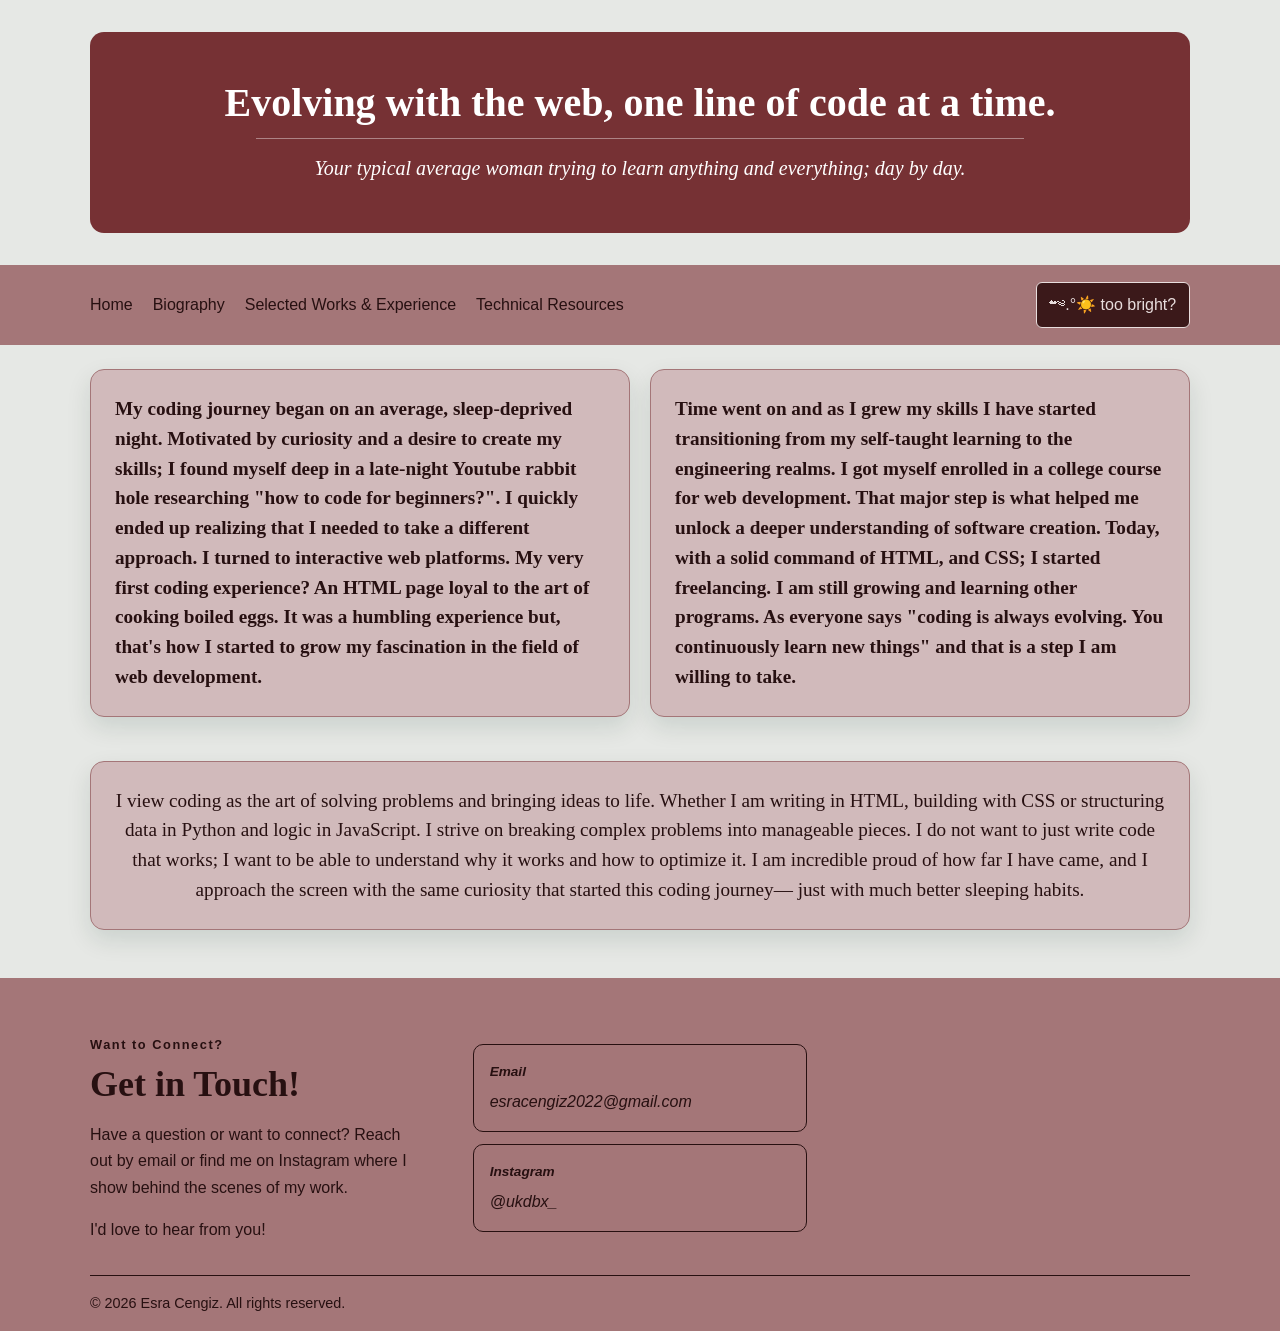
==== commit 3c03c31c: "updates added in minor tweaks in the footer for all html files. Added in extra detailing for the Jav" ====
--- a/index.html
+++ b/index.html
@@ -6,76 +6,8 @@
     <link rel="stylesheet" href="style.css">
     <script src="theme.js" defer></script>
     <style>
-        .home-page {
-            display: grid;
-            grid-template-columns: repeat(2, minmax(0, 1fr));
-            gap: 1.25rem;
-            align-items: stretch;
-            margin-top: 1.5rem;
-            margin-bottom: 1.5rem;
-            margin-left: auto;
-            margin-right: auto;
-            width: calc(100% - 2rem);
-            max-width: 1100px;
-        }
-
-        .home-page > section {
-            display: flex;
-            align-items: flex-start;
-            grid-column: auto;
-            min-width: 0;
-            margin: 0;
-            padding: clamp(1rem, 2vw, 1.5rem);
-            background: var(--surface);
-            border: 1px solid var(--bubble-border);
-            border-radius: 14px;
-            box-shadow: 0 10px 24px var(--shadow);
-            box-sizing: border-box;
-        }
-
-        .home-page > section:nth-child(1) {
-            grid-column: 1;
-        }
-
-        .home-page > section:nth-child(2) {
-            grid-column: 2;
-        }
-
-        .home-page > section:nth-child(3) {
-            grid-column: 1 / -1;
-        }
-
-        .home-page > section h2,
-        .home-page > section p {
-            display: block;
-            width: 100%;
-            margin: 0;
-            color: var(--bubble-text);
-            line-height: 1.55;
-        }
-
-        .home-page > section h2 {
-            font-size: clamp(1.05rem, 1.5vw, 1.25rem);
-        }
-
-        .home-page > section p {
-            font-family: "Palatino Linotype", "Book Antiqua", Palatino, serif;
-            font-size: 1rem;
-            font-weight: 700;
-            line-height: 1.5;
+        .home-page > section:nth-child(3) h4 {
             text-align: center;
-        }
-
-        @media (max-width: 699px) {
-            .home-page {
-                grid-template-columns: minmax(0, 1fr);
-            }
-
-            .home-page > section:nth-child(1),
-            .home-page > section:nth-child(2),
-            .home-page > section:nth-child(3) {
-                grid-column: 1;
-            }
         }
     </style>
     <title>E.C_Portfolio</title>
@@ -89,27 +21,27 @@
         <ul>
             <li><a href="index.html">Home</a></li>
             <li><a href="about.html">Biography</a></li>
-            <li><a href="works&resume.html">Selected Works & Experience</a></li>
+            <li><a href="works-resume.html">Selected Works & Experience</a></li>
             <li><a href="resources.html">Technical Resources</a></li>
             <li><button class="theme-toggle" type="button" data-theme-toggle aria-pressed="false">Too Light?</button></li>
         </ul>
     </nav>
     <main class="content-page home-page">
         <section>
-<h2>My coding journey began on an average, sleep-deprived night. Motivated by curiosity and a desire to create my skills; I found myself deep in a late-night Youtube rabbit hole researching "how to code for dummys?". I ended up realizing that I needed to take a different appoarch. I turned to interactive web platforms. My very first coding expierence? An HTML page loyal to the art of cooking boiled eggs. It was a humbling experience for sure but, that's how I started to grow my fascination in the field of web development.</h2>
+<h2>My coding journey began on an average, sleep-deprived night. Motivated by curiosity and a desire to create my skills; I found myself deep in a late-night Youtube rabbit hole researching "how to code for beginners?". I quickly ended up realizing that I needed to take a different approach. I turned to interactive web platforms. My very first coding experience? An HTML page loyal to the art of cooking boiled eggs. It was a humbling experience but, that's how I started to grow my fascination in the field of web development.</h2>
         </section>
         <section>
-<h2>Time went on and as I grew my skills I have started transitioning from my self-taught learning to the engineering realms. I got myself enrolled in a college course for web development. That major step is what helped me unlock a deeper understanding of software creation. Today, with a solid command of HTML, and CSS. I am still self-teaching myself and freelancing as everyone says "coding is always evolving and you learn continuously" and that is a step I am willing to take.</h2>
+<h2>Time went on and as I grew my skills I have started transitioning from my self-taught learning to the engineering realms. I got myself enrolled in a college course for web development. That major step is what helped me unlock a deeper understanding of software creation. Today, with a solid command of HTML, and CSS; I started freelancing. I am still growing and learning other programs. As everyone says "coding is always evolving. You continuously learn new things" and that is a step I am willing to take.</h2>
         </section>
         <section> 
-<p>I view coding as the art of solving problems and bringing ideas to life. Whether I am writing building a website in HTML and CSS or structuring data and logic in Python and JavaScript. I strive on breaking complex problems into manageable pieces. I do not want to just write code that works; I want to be able to understand why it works and how to optimize it. I am incredible proud of how far I have came, and I approach the screen with the same curiosity that started this coding journey— just with much better sleeping habits.</p>
+<h4>I view coding as the art of solving problems and bringing ideas to life. Whether I am writing in HTML, building with CSS or structuring data in Python and logic in JavaScript. I strive on breaking complex problems into manageable pieces. I do not want to just write code that works; I want to be able to understand why it works and how to optimize it. I am incredible proud of how far I have came, and I approach the screen with the same curiosity that started this coding journey— just with much better sleeping habits.</h4>
         </section>
     </main>
     <footer class="site-footer" aria-labelledby="contact-heading">
         <div class="footer-inner">
             <div class="footer-intro">
                 <p class="footer-eyebrow">Want to Connect?</p>
-                <h2 id="contact-heading">Connect with me!</h2>
+                <h2 id="contact-heading">Get in Touch!</h2>
                 <p>Have a question or want to connect? Reach out by email or find me on Instagram where I show behind the scenes of my work.</p>
                 <p>I'd love to hear from you!</p>
             </div>
--- a/style.css
+++ b/style.css
@@ -664,6 +664,94 @@
 		padding: 1.5rem;
 	}
 
+
+
+
+
+	 .home-page {
+            display: grid;
+            grid-template-columns: repeat(2, minmax(0, 1fr));
+            gap: 1.25rem;
+            align-items: stretch;
+            margin-top: 1.5rem;
+            margin-bottom: 1.5rem;
+            margin-left: auto;
+            margin-right: auto;
+            width: calc(100% - 2rem);
+            max-width: 1100px;
+        }
+
+        .home-page > section {
+            display: flex;
+            align-items: flex-start;
+            grid-column: auto;
+            min-width: 0;
+            margin: 0;
+            padding: clamp(1rem, 2vw, 1.5rem);
+            background: var(--surface);
+            border: 1px solid var(--bubble-border);
+            border-radius: 14px;
+            box-shadow: 0 10px 24px var(--shadow);
+            box-sizing: border-box;
+        }
+
+        .home-page > section:nth-child(1) {
+            grid-column: 1;
+        }
+
+        .home-page > section:nth-child(2) {
+            grid-column: 2;
+        }
+
+        .home-page > section:nth-child(3) {
+            grid-column: 1 / -1;
+        }
+
+        .home-page > section h2,
+        .home-page > section p {
+            display: block;
+            width: 100%;
+            margin: 0;
+            color: var(--bubble-text);
+            line-height: 1.55;
+        }
+
+        .home-page > section h2 {
+            font-size: clamp(1.05rem, 1.5vw, 1.25rem);
+        }
+
+        .home-page > section h4 {
+            margin: 0;
+            font-family: var(--font-display);
+            font-size: clamp(1.05rem, 1.5vw, 1.25rem);
+            font-weight: 400;
+            line-height: 1.55;
+        }
+
+        .home-page > section p {
+            font-family: "Palatino Linotype", "Book Antiqua", Palatino, serif;
+            font-size: 1rem;
+            font-weight: 700;
+            line-height: 1.5;
+            text-align: center;
+        }
+
+        @media (max-width: 699px) {
+            .home-page {
+                grid-template-columns: minmax(0, 1fr);
+            }
+
+            .home-page > section:nth-child(1),
+            .home-page > section:nth-child(2),
+            .home-page > section:nth-child(3) {
+                grid-column: 1;
+            }
+        }
+
+
+
+
+
 	@media (min-width: 700px) {
 		nav ul {
 			flex-direction: row;
